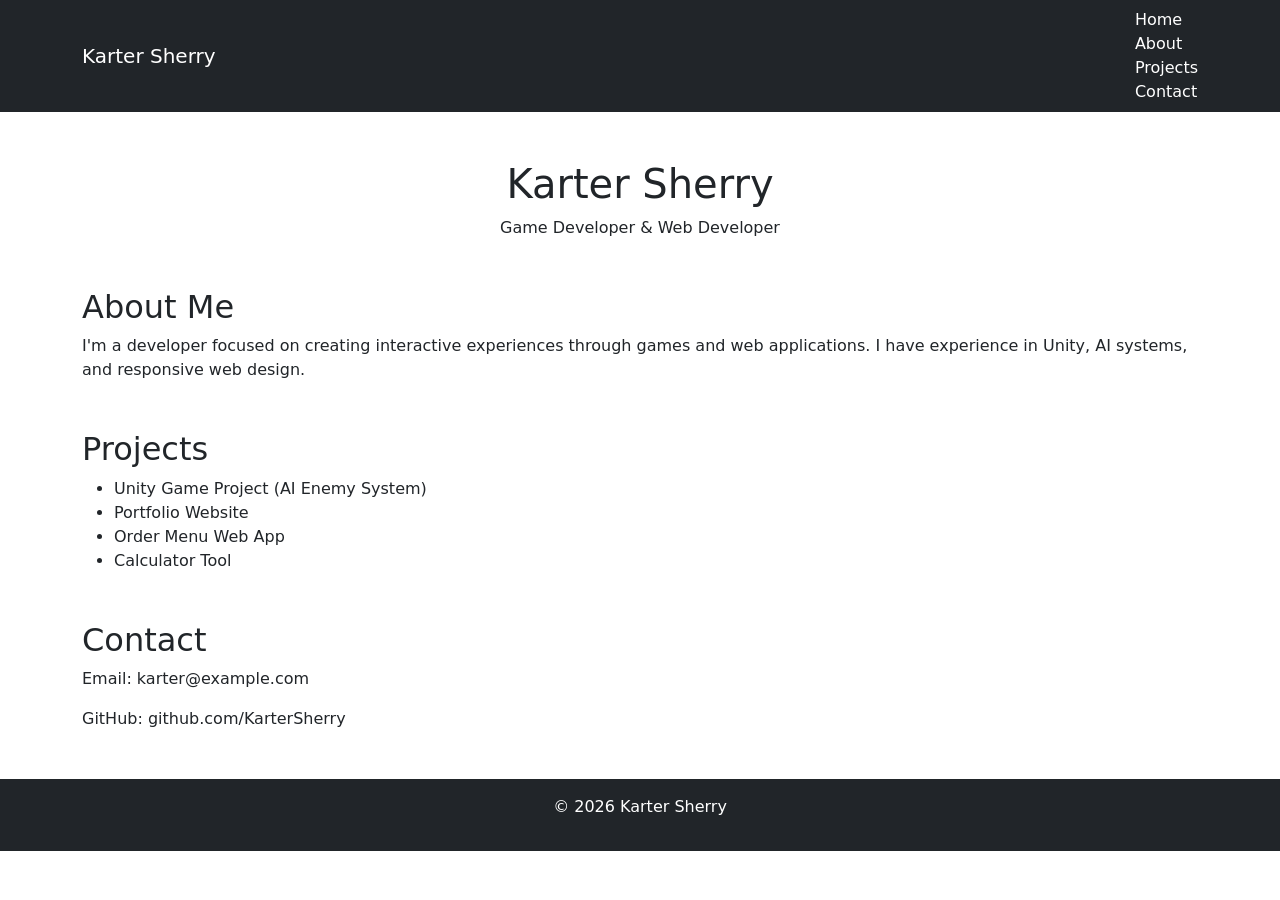
==== index.html @ fdfd50fd "Add files via upload" ====
<!DOCTYPE html>
<html lang="en">

<head>
    <meta charset="utf-8" />
    <meta name='viewport' content='width=device-width, initial-scale=1' />

    <title>Karter Sherry Portfolio</title>

    <!-- Bootstrap -->
    <link href="https://cdn.jsdelivr.net/npm/bootstrap@5.3.0/dist/css/bootstrap.min.css" rel="stylesheet">

    <link rel="stylesheet" href="styles.css">
</head>

<body>

    <!-- NAVBAR -->
    <nav class="navbar navbar-expand-lg navbar-dark bg-dark">
        <div class="container">
            <a class="navbar-brand" href="#">Karter Sherry</a>

            <div>
                <a class="nav-link text-white" href="#home">Home</a>
                <a class="nav-link text-white" href="#about">About</a>
                <a class="nav-link text-white" href="#projects">Projects</a>
                <a class="nav-link text-white" href="#contact">Contact</a>
            </div>
        </div>
    </nav>

    <!-- HOME -->
    <section id="home" class="container text-center mt-5">
        <h1>Karter Sherry</h1>
        <p>Game Developer & Web Developer</p>
    </section>

    <!-- ABOUT -->
    <section id="about" class="container mt-5">
        <h2>About Me</h2>
        <p>
            I'm a developer focused on creating interactive experiences through games and web applications.
            I have experience in Unity, AI systems, and responsive web design.
        </p>
    </section>

    <!-- PROJECTS -->
    <section id="projects" class="container mt-5">
        <h2>Projects</h2>

        <ul>
            <li>Unity Game Project (AI Enemy System)</li>
            <li>Portfolio Website</li>
            <li>Order Menu Web App</li>
            <li>Calculator Tool</li>
        </ul>
    </section>

    <!-- CONTACT -->
    <section id="contact" class="container mt-5 mb-5">
        <h2>Contact</h2>
        <p>Email: karter@example.com</p>
        <p>GitHub: github.com/KarterSherry</p>
    </section>

    <!-- FOOTER -->
    <footer class="bg-dark text-white text-center p-3">
        <p>© 2026 Karter Sherry</p>
    </footer>

    <script src="https://cdn.jsdelivr.net/npm/bootstrap@5.3.0/dist/js/bootstrap.bundle.min.js"></script>

</body>

</html>
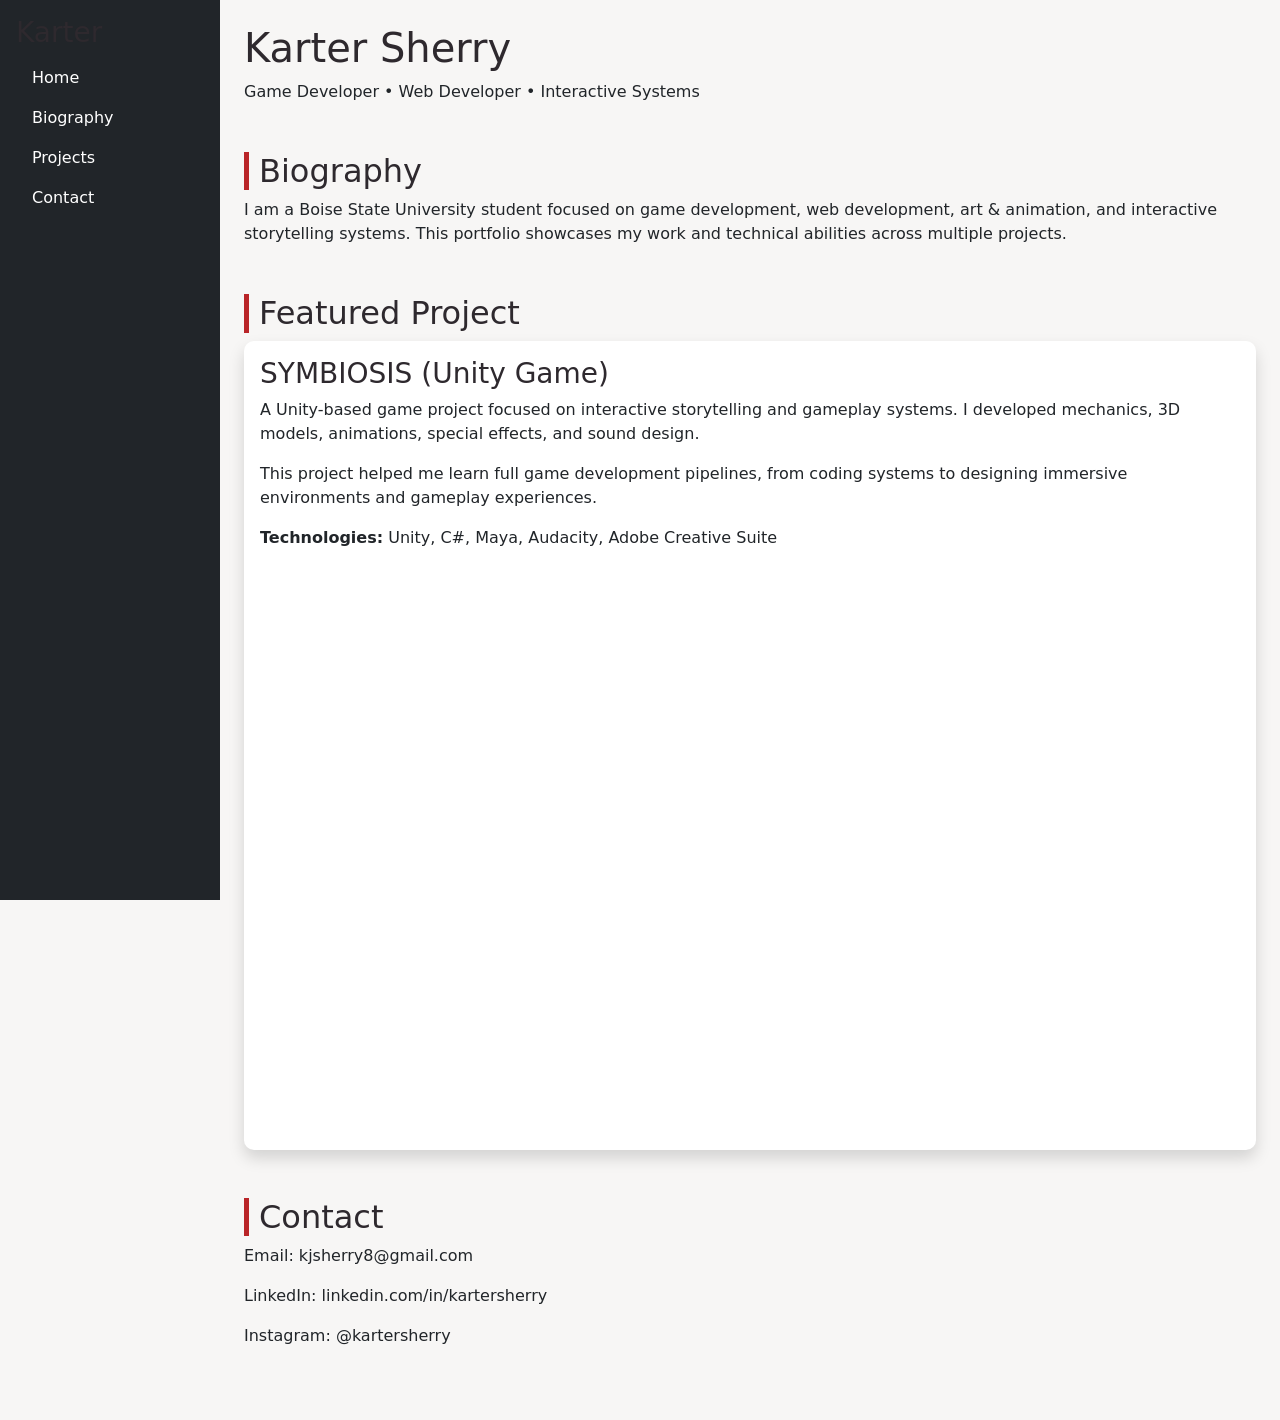
==== commit 9819c5cf: "Add files via upload" ====
--- a/index.html
+++ b/index.html
@@ -15,58 +15,75 @@
 
 <body>
 
-    <!-- NAVBAR -->
-    <nav class="navbar navbar-expand-lg navbar-dark bg-dark">
-        <div class="container">
-            <a class="navbar-brand" href="#">Karter Sherry</a>
+    <div class="d-flex">
 
-            <div>
-                <a class="nav-link text-white" href="#home">Home</a>
-                <a class="nav-link text-white" href="#about">About</a>
-                <a class="nav-link text-white" href="#projects">Projects</a>
-                <a class="nav-link text-white" href="#contact">Contact</a>
-            </div>
+        <!-- SIDEBAR -->
+        <nav class="sidebar bg-dark text-white p-3">
+            <h3>Karter</h3>
+            <ul class="nav flex-column">
+                <li><a href="#home" class="nav-link text-white">Home</a></li>
+                <li><a href="#about" class="nav-link text-white">Biography</a></li>
+                <li><a href="#projects" class="nav-link text-white">Projects</a></li>
+                <li><a href="#contact" class="nav-link text-white">Contact</a></li>
+            </ul>
+        </nav>
+
+        <!-- MAIN CONTENT -->
+        <div class="content p-4">
+
+            <!-- HOME -->
+            <section id="home" class="mb-5">
+                <h1>Karter Sherry</h1>
+                <p>Game Developer • Web Developer • Interactive Systems</p>
+            </section>
+
+            <!-- BIO -->
+            <section id="about" class="mb-5">
+                <h2>Biography</h2>
+                <p>
+                    I am a Boise State University student focused on game development, web development,
+                    art & animation, and interactive storytelling systems. This portfolio showcases my work
+                    and technical abilities across multiple projects.
+                </p>
+            </section>
+
+            <!-- PROJECT -->
+            <section id="projects" class="mb-5">
+                <h2>Featured Project</h2>
+
+                <div class="card p-3 shadow">
+                    <h3>SYMBIOSIS (Unity Game)</h3>
+
+                    <p>
+                        A Unity-based game project focused on interactive storytelling and gameplay systems.
+                        I developed mechanics, 3D models, animations, special effects, and sound design.
+                    </p>
+
+                    <p>
+                        This project helped me learn full game development pipelines, from coding systems
+                        to designing immersive environments and gameplay experiences.
+                    </p>
+
+                    <p><strong>Technologies:</strong> Unity, C#, Maya, Audacity, Adobe Creative Suite</p>
+
+                    <!-- VIDEO PLACEHOLDER -->
+                    <div class="ratio ratio-16x9 mt-3">
+                        <iframe src="https://www.youtube.com/watch?v=Jr3z-DVpZlA" allowfullscreen></iframe>
+                    </div>
+
+                </div>
+            </section>
+
+            <!-- CONTACT -->
+            <section id="contact" class="mb-5">
+                <h2>Contact</h2>
+                <p>Email: kjsherry8@gmail.com</p>
+                <p>LinkedIn: linkedin.com/in/kartersherry</p>
+                <p>Instagram: @kartersherry</p>
+            </section>
+
         </div>
-    </nav>
-
-    <!-- HOME -->
-    <section id="home" class="container text-center mt-5">
-        <h1>Karter Sherry</h1>
-        <p>Game Developer & Web Developer</p>
-    </section>
-
-    <!-- ABOUT -->
-    <section id="about" class="container mt-5">
-        <h2>About Me</h2>
-        <p>
-            I'm a developer focused on creating interactive experiences through games and web applications.
-            I have experience in Unity, AI systems, and responsive web design.
-        </p>
-    </section>
-
-    <!-- PROJECTS -->
-    <section id="projects" class="container mt-5">
-        <h2>Projects</h2>
-
-        <ul>
-            <li>Unity Game Project (AI Enemy System)</li>
-            <li>Portfolio Website</li>
-            <li>Order Menu Web App</li>
-            <li>Calculator Tool</li>
-        </ul>
-    </section>
-
-    <!-- CONTACT -->
-    <section id="contact" class="container mt-5 mb-5">
-        <h2>Contact</h2>
-        <p>Email: karter@example.com</p>
-        <p>GitHub: github.com/KarterSherry</p>
-    </section>
-
-    <!-- FOOTER -->
-    <footer class="bg-dark text-white text-center p-3">
-        <p>© 2026 Karter Sherry</p>
-    </footer>
+    </div>
 
     <script src="https://cdn.jsdelivr.net/npm/bootstrap@5.3.0/dist/js/bootstrap.bundle.min.js"></script>
 
--- a/styles.css
+++ b/styles.css
@@ -0,0 +1,41 @@
+body {
+    margin: 0;
+    background-color: #F7F6F5;
+}
+
+/* Sidebar */
+.sidebar {
+    width: 220px;
+    height: 100vh;
+    position: sticky;
+    top: 0;
+}
+
+/* Content */
+.content {
+    flex: 1;
+}
+
+/* Headings */
+h1,
+h2,
+h3 {
+    color: #2E292E;
+}
+
+/* Accent color */
+h2 {
+    border-left: 5px solid #B92528;
+    padding-left: 10px;
+}
+
+/* Cards */
+.card {
+    border: none;
+    border-radius: 10px;
+}
+
+/* Hover effects */
+.nav-link:hover {
+    color: #CF746C !important;
+}
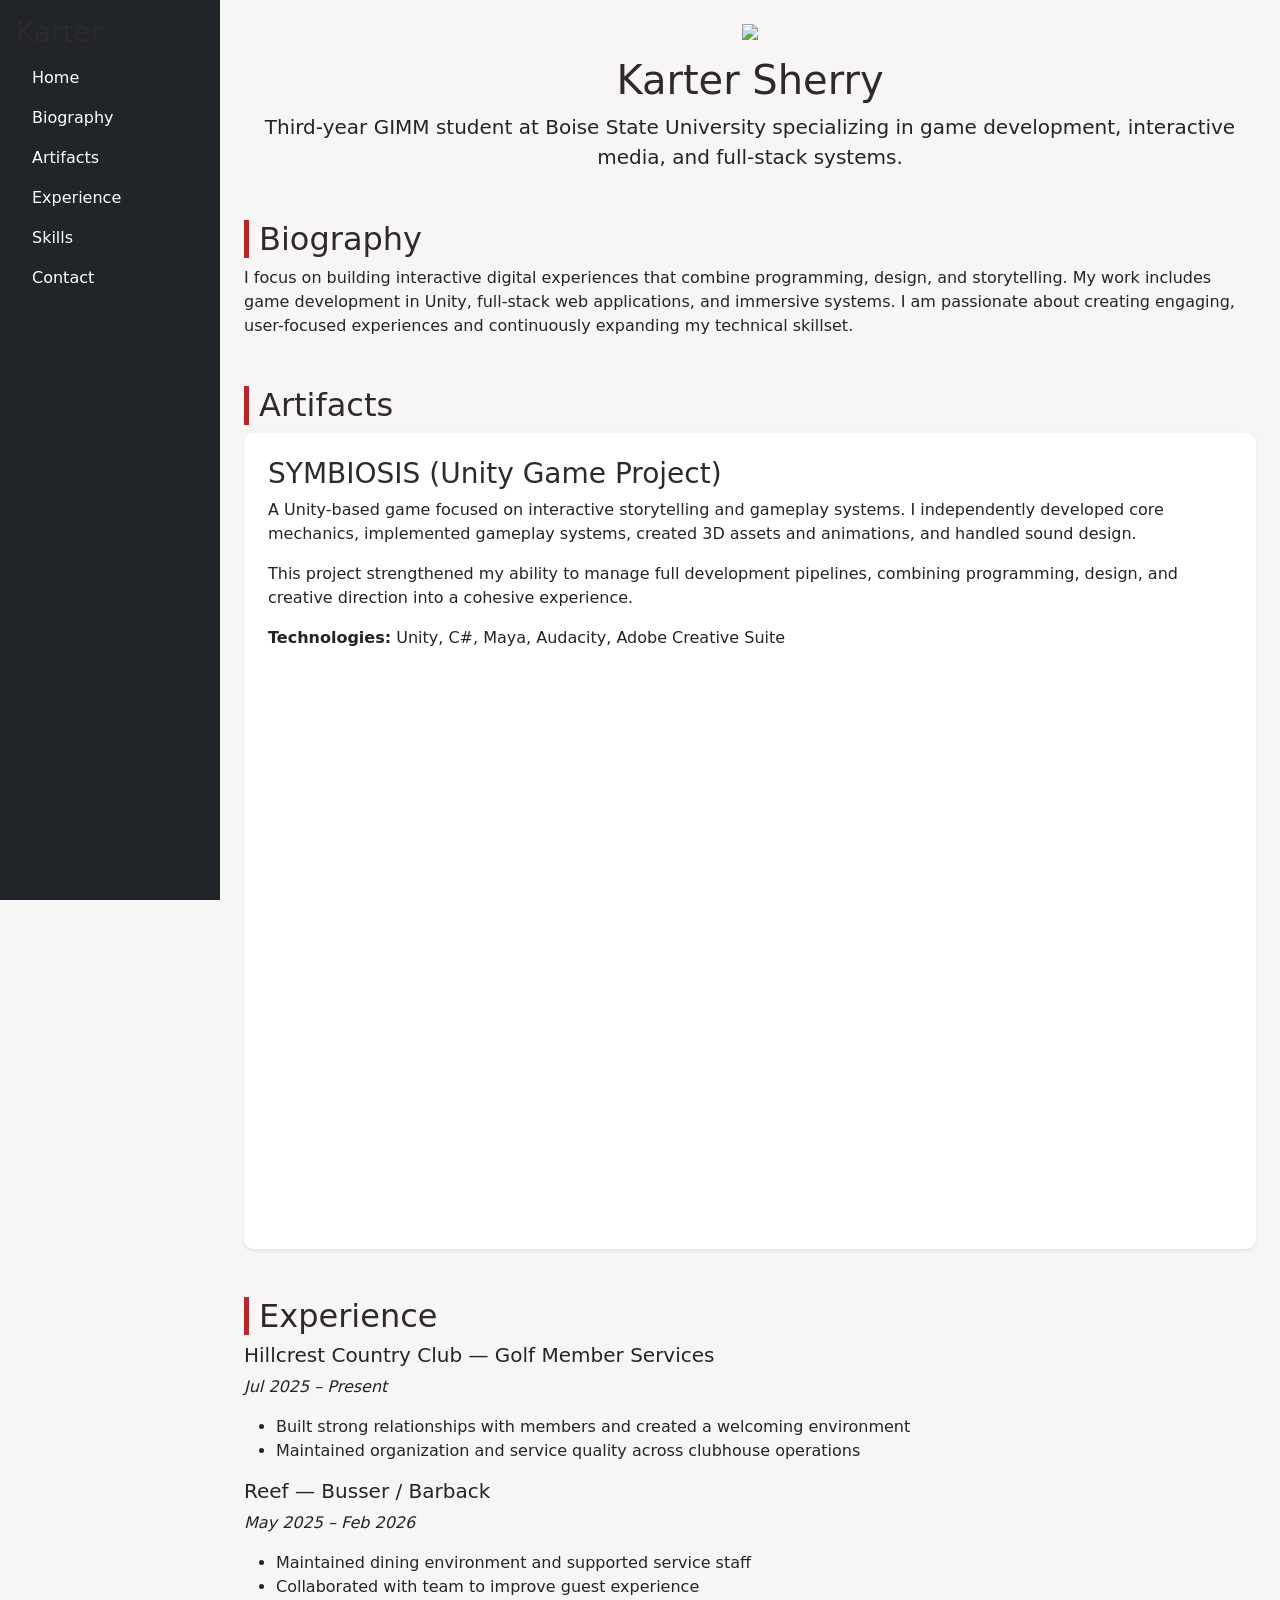
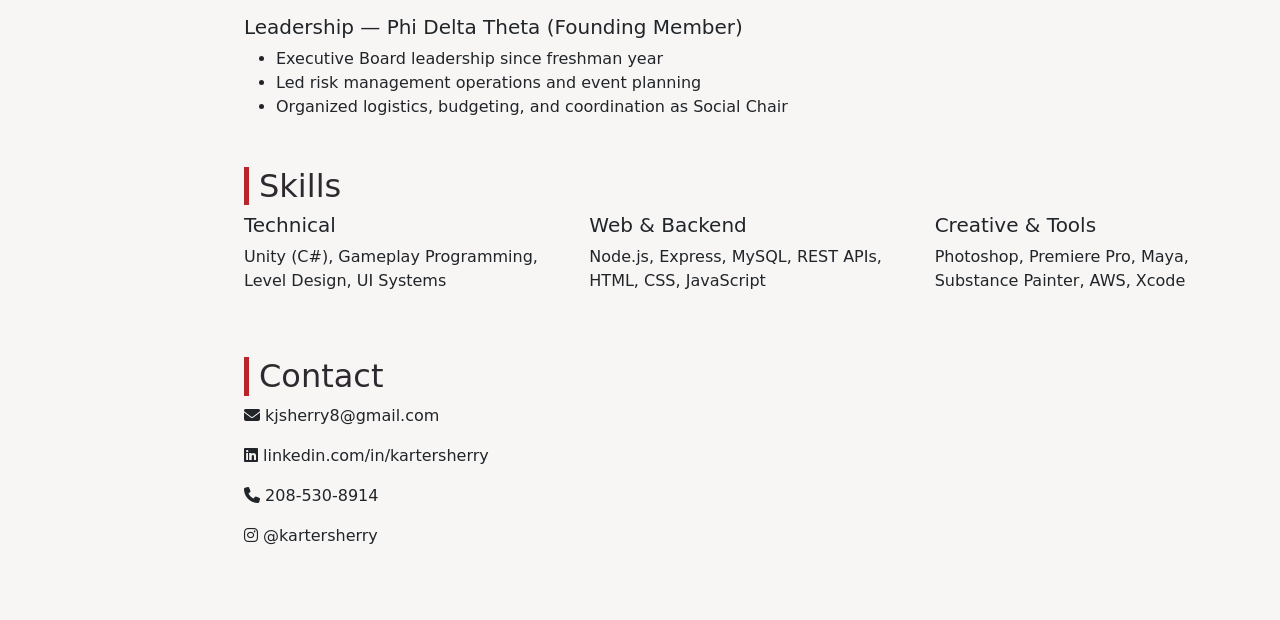
==== commit 7593a632: "Add files via upload" ====
--- a/index.html
+++ b/index.html
@@ -1,6 +1,5 @@
 <!DOCTYPE html>
 <html lang="en">
-
 <head>
     <meta charset="utf-8" />
     <meta name='viewport' content='width=device-width, initial-scale=1' />
@@ -10,83 +9,143 @@
     <!-- Bootstrap -->
     <link href="https://cdn.jsdelivr.net/npm/bootstrap@5.3.0/dist/css/bootstrap.min.css" rel="stylesheet">
 
+    <!-- Icons -->
+    <link href="https://cdnjs.cloudflare.com/ajax/libs/font-awesome/6.5.0/css/all.min.css" rel="stylesheet">
+
     <link rel="stylesheet" href="styles.css">
 </head>
 
 <body>
 
-    <div class="d-flex">
+<div class="d-flex">
 
-        <!-- SIDEBAR -->
-        <nav class="sidebar bg-dark text-white p-3">
-            <h3>Karter</h3>
-            <ul class="nav flex-column">
-                <li><a href="#home" class="nav-link text-white">Home</a></li>
-                <li><a href="#about" class="nav-link text-white">Biography</a></li>
-                <li><a href="#projects" class="nav-link text-white">Projects</a></li>
-                <li><a href="#contact" class="nav-link text-white">Contact</a></li>
+    <!-- SIDEBAR -->
+    <nav class="sidebar bg-dark text-white p-3">
+        <h3>Karter</h3>
+        <ul class="nav flex-column">
+            <li><a href="#home" class="nav-link text-white">Home</a></li>
+            <li><a href="#about" class="nav-link text-white">Biography</a></li>
+            <li><a href="#projects" class="nav-link text-white">Artifacts</a></li>
+            <li><a href="#experience" class="nav-link text-white">Experience</a></li>
+            <li><a href="#skills" class="nav-link text-white">Skills</a></li>
+            <li><a href="#contact" class="nav-link text-white">Contact</a></li>
+        </ul>
+    </nav>
+
+    <!-- CONTENT -->
+    <div class="content p-4">
+
+        <!-- HERO -->
+        <section id="home" class="mb-5 text-center">
+            <img src="yourphoto.jpg" class="profile-img mb-3">
+            <h1 class="text-center">Karter Sherry</h1>
+            <p class="lead">
+                Third-year GIMM student at Boise State University specializing in game development,
+                interactive media, and full-stack systems.
+            </p>
+        </section>
+
+        <!-- BIO -->
+        <section id="about" class="mb-5">
+            <h2>Biography</h2>
+            <p>
+                I focus on building interactive digital experiences that combine programming,
+                design, and storytelling. My work includes game development in Unity, full-stack
+                web applications, and immersive systems. I am passionate about creating engaging,
+                user-focused experiences and continuously expanding my technical skillset.
+            </p>
+        </section>
+
+        <!-- PROJECT -->
+        <section id="projects" class="mb-5">
+            <h2>Artifacts</h2>
+
+            <div class="card p-4 shadow-sm">
+                <h3>SYMBIOSIS (Unity Game Project)</h3>
+
+                <p>
+                    A Unity-based game focused on interactive storytelling and gameplay systems.
+                    I independently developed core mechanics, implemented gameplay systems,
+                    created 3D assets and animations, and handled sound design.
+                </p>
+
+                <p>
+                    This project strengthened my ability to manage full development pipelines,
+                    combining programming, design, and creative direction into a cohesive experience.
+                </p>
+
+                <p><strong>Technologies:</strong> Unity, C#, Maya, Audacity, Adobe Creative Suite</p>
+
+                <div class="ratio ratio-16x9 mt-3">
+                    <iframe src="https://www.youtube.com/embed/YOUR_VIDEO_ID" allowfullscreen></iframe>
+                </div>
+            </div>
+        </section>
+
+        <!-- EXPERIENCE -->
+        <section id="experience" class="mb-5">
+            <h2>Experience</h2>
+
+            <h5>Hillcrest Country Club — Golf Member Services</h5>
+            <p><em>Jul 2025 – Present</em></p>
+            <ul>
+                <li>Built strong relationships with members and created a welcoming environment</li>
+                <li>Maintained organization and service quality across clubhouse operations</li>
             </ul>
-        </nav>
 
-        <!-- MAIN CONTENT -->
-        <div class="content p-4">
+            <h5>Reef — Busser / Barback</h5>
+            <p><em>May 2025 – Feb 2026</em></p>
+            <ul>
+                <li>Maintained dining environment and supported service staff</li>
+                <li>Collaborated with team to improve guest experience</li>
+            </ul>
 
-            <!-- HOME -->
-            <section id="home" class="mb-5">
-                <h1>Karter Sherry</h1>
-                <p>Game Developer • Web Developer • Interactive Systems</p>
-            </section>
+            <h5>Leadership — Phi Delta Theta (Founding Member)</h5>
+            <ul>
+                <li>Executive Board leadership since freshman year</li>
+                <li>Led risk management operations and event planning</li>
+                <li>Organized logistics, budgeting, and coordination as Social Chair</li>
+            </ul>
+        </section>
 
-            <!-- BIO -->
-            <section id="about" class="mb-5">
-                <h2>Biography</h2>
-                <p>
-                    I am a Boise State University student focused on game development, web development,
-                    art & animation, and interactive storytelling systems. This portfolio showcases my work
-                    and technical abilities across multiple projects.
-                </p>
-            </section>
+        <!-- SKILLS -->
+        <section id="skills" class="mb-5">
+            <h2>Skills</h2>
 
-            <!-- PROJECT -->
-            <section id="projects" class="mb-5">
-                <h2>Featured Project</h2>
+            <div class="row">
 
-                <div class="card p-3 shadow">
-                    <h3>SYMBIOSIS (Unity Game)</h3>
+                <div class="col-md-4">
+                    <h5>Technical</h5>
+                    <p>Unity (C#), Gameplay Programming, Level Design, UI Systems</p>
+                </div>
 
-                    <p>
-                        A Unity-based game project focused on interactive storytelling and gameplay systems.
-                        I developed mechanics, 3D models, animations, special effects, and sound design.
-                    </p>
+                <div class="col-md-4">
+                    <h5>Web & Backend</h5>
+                    <p>Node.js, Express, MySQL, REST APIs, HTML, CSS, JavaScript</p>
+                </div>
 
-                    <p>
-                        This project helped me learn full game development pipelines, from coding systems
-                        to designing immersive environments and gameplay experiences.
-                    </p>
+                <div class="col-md-4">
+                    <h5>Creative & Tools</h5>
+                    <p>Photoshop, Premiere Pro, Maya, Substance Painter, AWS, Xcode</p>
+                </div>
 
-                    <p><strong>Technologies:</strong> Unity, C#, Maya, Audacity, Adobe Creative Suite</p>
+            </div>
+        </section>
 
-                    <!-- VIDEO PLACEHOLDER -->
-                    <div class="ratio ratio-16x9 mt-3">
-                        <iframe src="https://www.youtube.com/watch?v=Jr3z-DVpZlA" allowfullscreen></iframe>
-                    </div>
+        <!-- CONTACT -->
+        <section id="contact" class="mb-5">
+            <h2>Contact</h2>
 
-                </div>
-            </section>
+            <p><i class="fa-solid fa-envelope"></i> kjsherry8@gmail.com</p>
+            <p><i class="fa-brands fa-linkedin"></i> linkedin.com/in/kartersherry</p>
+            <p><i class="fa-solid fa-phone"></i> 208-530-8914</p>
+            <p><i class="fa-brands fa-instagram"></i> @kartersherry</p>
+        </section>
 
-            <!-- CONTACT -->
-            <section id="contact" class="mb-5">
-                <h2>Contact</h2>
-                <p>Email: kjsherry8@gmail.com</p>
-                <p>LinkedIn: linkedin.com/in/kartersherry</p>
-                <p>Instagram: @kartersherry</p>
-            </section>
+    </div>
+</div>
 
-        </div>
-    </div>
-
-    <script src="https://cdn.jsdelivr.net/npm/bootstrap@5.3.0/dist/js/bootstrap.bundle.min.js"></script>
+<script src="https://cdn.jsdelivr.net/npm/bootstrap@5.3.0/dist/js/bootstrap.bundle.min.js"></script>
 
 </body>
-
 </html>
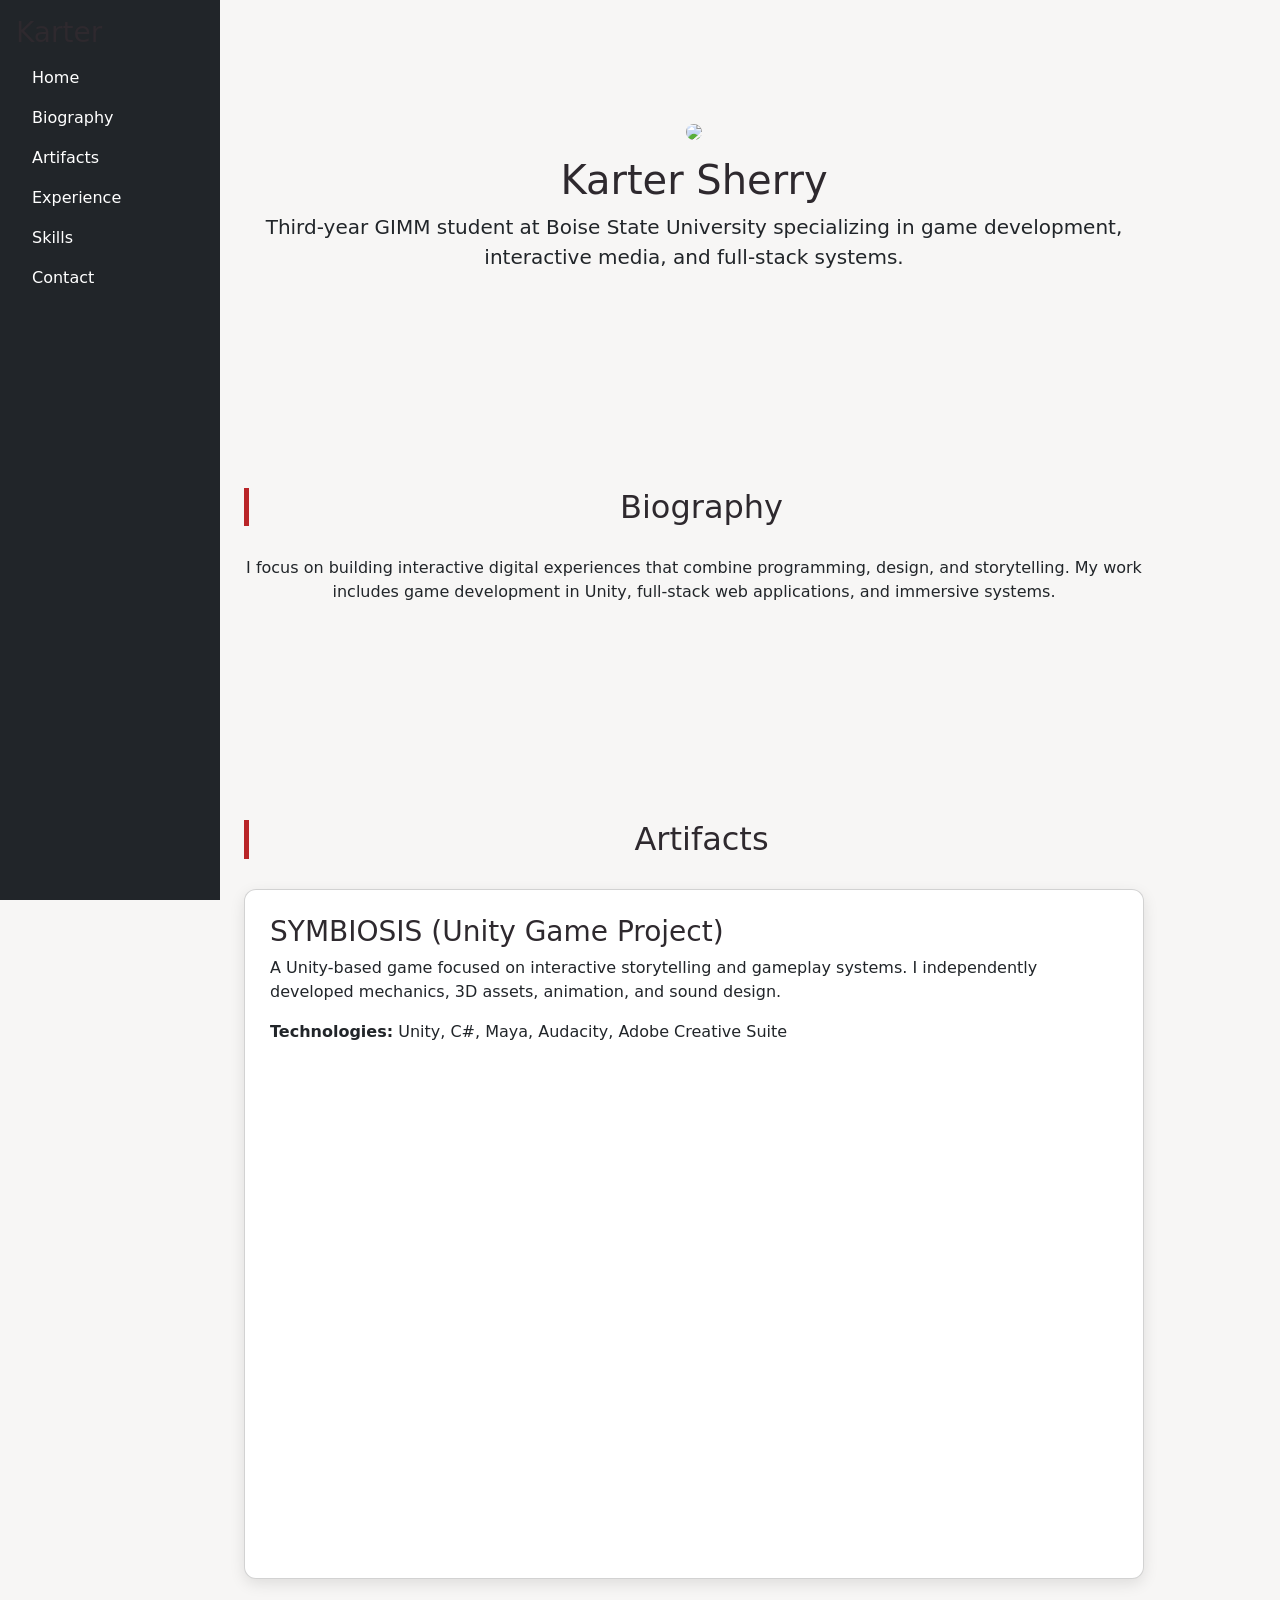
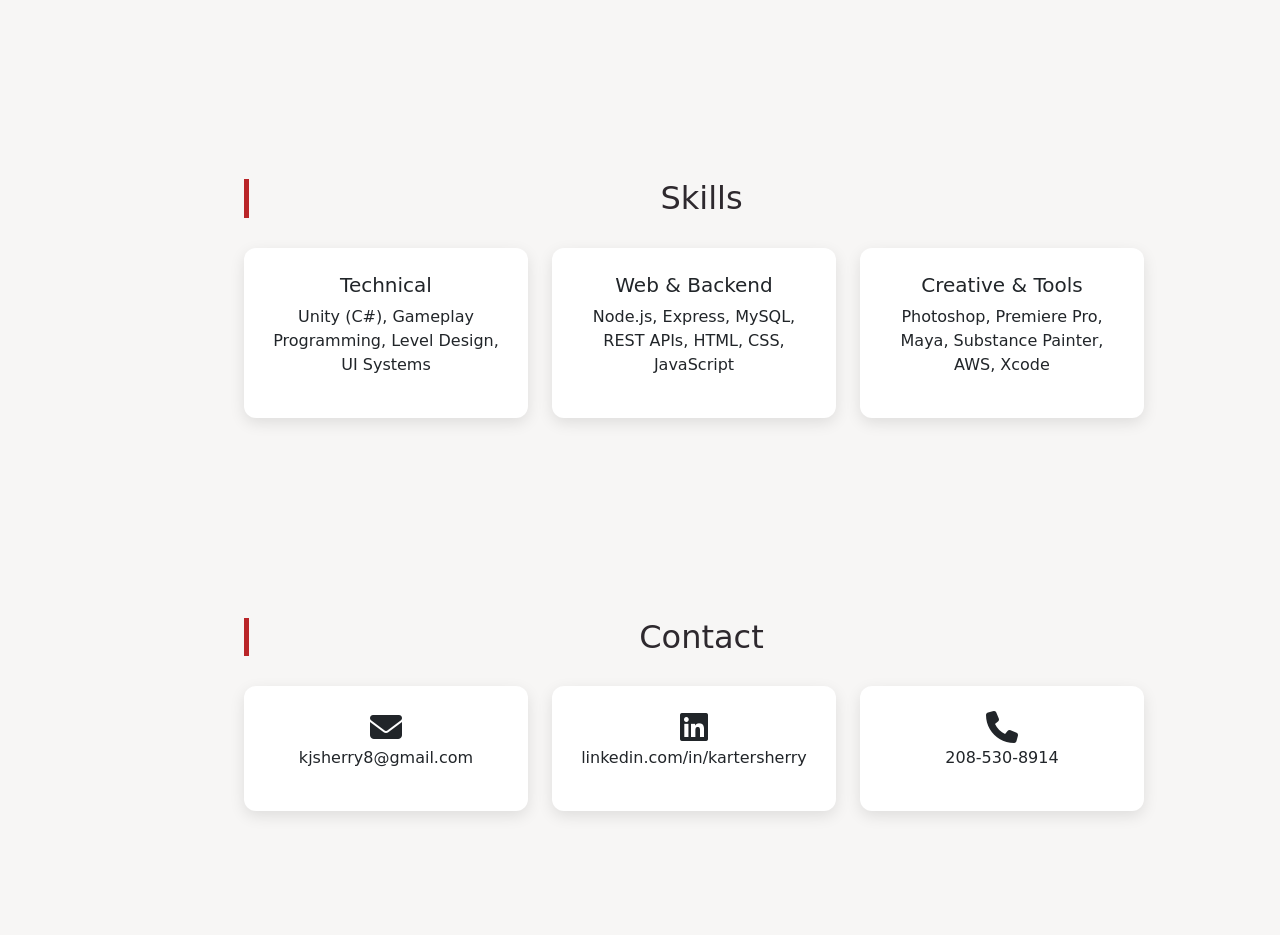
==== commit d9149d94: "Add files via upload" ====
--- a/index.html
+++ b/index.html
@@ -1,5 +1,6 @@
 <!DOCTYPE html>
 <html lang="en">
+
 <head>
     <meta charset="utf-8" />
     <meta name='viewport' content='width=device-width, initial-scale=1' />
@@ -17,135 +18,134 @@
 
 <body>
 
-<div class="d-flex">
+    <div class="d-flex">
 
-    <!-- SIDEBAR -->
-    <nav class="sidebar bg-dark text-white p-3">
-        <h3>Karter</h3>
-        <ul class="nav flex-column">
-            <li><a href="#home" class="nav-link text-white">Home</a></li>
-            <li><a href="#about" class="nav-link text-white">Biography</a></li>
-            <li><a href="#projects" class="nav-link text-white">Artifacts</a></li>
-            <li><a href="#experience" class="nav-link text-white">Experience</a></li>
-            <li><a href="#skills" class="nav-link text-white">Skills</a></li>
-            <li><a href="#contact" class="nav-link text-white">Contact</a></li>
-        </ul>
-    </nav>
+        <!-- SIDEBAR -->
+        <nav class="sidebar bg-dark text-white p-3">
+            <h3>Karter</h3>
+            <ul class="nav flex-column">
+                <li><a href="#home" class="nav-link text-white">Home</a></li>
+                <li><a href="#about" class="nav-link text-white">Biography</a></li>
+                <li><a href="#projects" class="nav-link text-white">Artifacts</a></li>
+                <li><a href="#experience" class="nav-link text-white">Experience</a></li>
+                <li><a href="#skills" class="nav-link text-white">Skills</a></li>
+                <li><a href="#contact" class="nav-link text-white">Contact</a></li>
+            </ul>
+        </nav>
 
-    <!-- CONTENT -->
-    <div class="content p-4">
+        <!-- CONTENT -->
+        <div class="content p-4">
 
-        <!-- HERO -->
-        <section id="home" class="mb-5 text-center">
-            <img src="yourphoto.jpg" class="profile-img mb-3">
-            <h1 class="text-center">Karter Sherry</h1>
-            <p class="lead">
-                Third-year GIMM student at Boise State University specializing in game development,
-                interactive media, and full-stack systems.
-            </p>
-        </section>
+            <section id="home" class="section text-center">
+                <div class="section-box">
+                    <img src="yourphoto.jpg" class="profile-img mb-3">
+                    <h1>Karter Sherry</h1>
+                    <p class="lead">
+                        Third-year GIMM student at Boise State University specializing in game development,
+                        interactive media, and full-stack systems.
+                    </p>
+                </div>
+            </section>
 
-        <!-- BIO -->
-        <section id="about" class="mb-5">
-            <h2>Biography</h2>
-            <p>
-                I focus on building interactive digital experiences that combine programming,
-                design, and storytelling. My work includes game development in Unity, full-stack
-                web applications, and immersive systems. I am passionate about creating engaging,
-                user-focused experiences and continuously expanding my technical skillset.
-            </p>
-        </section>
+            <section id="about" class="section">
+                <div class="section-box text-center">
+                    <h2>Biography</h2>
+                    <p>
+                        I focus on building interactive digital experiences that combine programming,
+                        design, and storytelling. My work includes game development in Unity, full-stack
+                        web applications, and immersive systems.
+                    </p>
+                </div>
+            </section>
 
-        <!-- PROJECT -->
-        <section id="projects" class="mb-5">
-            <h2>Artifacts</h2>
+            <section id="projects" class="section">
+                <div class="section-box">
+                    <h2 class="text-center">Artifacts</h2>
 
-            <div class="card p-4 shadow-sm">
-                <h3>SYMBIOSIS (Unity Game Project)</h3>
+                    <div class="card custom-card">
+                        <h3>SYMBIOSIS (Unity Game Project)</h3>
 
-                <p>
-                    A Unity-based game focused on interactive storytelling and gameplay systems.
-                    I independently developed core mechanics, implemented gameplay systems,
-                    created 3D assets and animations, and handled sound design.
-                </p>
+                        <p>
+                            A Unity-based game focused on interactive storytelling and gameplay systems.
+                            I independently developed mechanics, 3D assets, animation, and sound design.
+                        </p>
 
-                <p>
-                    This project strengthened my ability to manage full development pipelines,
-                    combining programming, design, and creative direction into a cohesive experience.
-                </p>
+                        <p><strong>Technologies:</strong> Unity, C#, Maya, Audacity, Adobe Creative Suite</p>
 
-                <p><strong>Technologies:</strong> Unity, C#, Maya, Audacity, Adobe Creative Suite</p>
+                        <div class="ratio ratio-16x9 mt-3">
+                            <iframe src="https://www.youtube.com/embed/YOUR_VIDEO_ID" allowfullscreen></iframe>
+                        </div>
+                    </div>
+                </div>
+            </section>
 
-                <div class="ratio ratio-16x9 mt-3">
-                    <iframe src="https://www.youtube.com/embed/YOUR_VIDEO_ID" allowfullscreen></iframe>
+            <section id="skills" class="section">
+                <div class="section-box">
+                    <h2 class="text-center">Skills</h2>
+
+                    <div class="row g-4">
+
+                        <div class="col-md-4">
+                            <div class="custom-card text-center">
+                                <h5>Technical</h5>
+                                <p>Unity (C#), Gameplay Programming, Level Design, UI Systems</p>
+                            </div>
+                        </div>
+
+                        <div class="col-md-4">
+                            <div class="custom-card text-center">
+                                <h5>Web & Backend</h5>
+                                <p>Node.js, Express, MySQL, REST APIs, HTML, CSS, JavaScript</p>
+                            </div>
+                        </div>
+
+                        <div class="col-md-4">
+                            <div class="custom-card text-center">
+                                <h5>Creative & Tools</h5>
+                                <p>Photoshop, Premiere Pro, Maya, Substance Painter, AWS, Xcode</p>
+                            </div>
+                        </div>
+
+                    </div>
                 </div>
-            </div>
-        </section>
+            </section>
 
-        <!-- EXPERIENCE -->
-        <section id="experience" class="mb-5">
-            <h2>Experience</h2>
+            <section id="contact" class="section">
+                <div class="section-box">
+                    <h2 class="text-center">Contact</h2>
 
-            <h5>Hillcrest Country Club — Golf Member Services</h5>
-            <p><em>Jul 2025 – Present</em></p>
-            <ul>
-                <li>Built strong relationships with members and created a welcoming environment</li>
-                <li>Maintained organization and service quality across clubhouse operations</li>
-            </ul>
+                    <div class="row text-center g-4">
 
-            <h5>Reef — Busser / Barback</h5>
-            <p><em>May 2025 – Feb 2026</em></p>
-            <ul>
-                <li>Maintained dining environment and supported service staff</li>
-                <li>Collaborated with team to improve guest experience</li>
-            </ul>
+                        <div class="col-md-4">
+                            <div class="custom-card">
+                                <i class="fa-solid fa-envelope fa-2x"></i>
+                                <p>kjsherry8@gmail.com</p>
+                            </div>
+                        </div>
 
-            <h5>Leadership — Phi Delta Theta (Founding Member)</h5>
-            <ul>
-                <li>Executive Board leadership since freshman year</li>
-                <li>Led risk management operations and event planning</li>
-                <li>Organized logistics, budgeting, and coordination as Social Chair</li>
-            </ul>
-        </section>
+                        <div class="col-md-4">
+                            <div class="custom-card">
+                                <i class="fa-brands fa-linkedin fa-2x"></i>
+                                <p>linkedin.com/in/kartersherry</p>
+                            </div>
+                        </div>
 
-        <!-- SKILLS -->
-        <section id="skills" class="mb-5">
-            <h2>Skills</h2>
+                        <div class="col-md-4">
+                            <div class="custom-card">
+                                <i class="fa-solid fa-phone fa-2x"></i>
+                                <p>208-530-8914</p>
+                            </div>
+                        </div>
 
-            <div class="row">
+                    </div>
+                </div>
+            </section>
 
-                <div class="col-md-4">
-                    <h5>Technical</h5>
-                    <p>Unity (C#), Gameplay Programming, Level Design, UI Systems</p>
-                </div>
+        </div>
+    </div>
 
-                <div class="col-md-4">
-                    <h5>Web & Backend</h5>
-                    <p>Node.js, Express, MySQL, REST APIs, HTML, CSS, JavaScript</p>
-                </div>
-
-                <div class="col-md-4">
-                    <h5>Creative & Tools</h5>
-                    <p>Photoshop, Premiere Pro, Maya, Substance Painter, AWS, Xcode</p>
-                </div>
-
-            </div>
-        </section>
-
-        <!-- CONTACT -->
-        <section id="contact" class="mb-5">
-            <h2>Contact</h2>
-
-            <p><i class="fa-solid fa-envelope"></i> kjsherry8@gmail.com</p>
-            <p><i class="fa-brands fa-linkedin"></i> linkedin.com/in/kartersherry</p>
-            <p><i class="fa-solid fa-phone"></i> 208-530-8914</p>
-            <p><i class="fa-brands fa-instagram"></i> @kartersherry</p>
-        </section>
-
-    </div>
-</div>
-
-<script src="https://cdn.jsdelivr.net/npm/bootstrap@5.3.0/dist/js/bootstrap.bundle.min.js"></script>
+    <script src="https://cdn.jsdelivr.net/npm/bootstrap@5.3.0/dist/js/bootstrap.bundle.min.js"></script>
 
 </body>
+
 </html>
--- a/styles.css
+++ b/styles.css
@@ -1,5 +1,46 @@
+/* Layout spacing */
+.section {
+    padding: 100px 0;
+}
+
+/* Main content box */
+.section-box {
+    max-width: 900px;
+    margin: 0 auto;
+}
+
+/* Cards */
+.custom-card {
+    background: white;
+    padding: 25px;
+    border-radius: 12px;
+    box-shadow: 0 5px 15px rgba(0,0,0,0.1);
+    transition: transform 0.2s ease;
+}
+
+.custom-card:hover {
+    transform: translateY(-5px);
+}
+
+/* Profile image */
+.profile-img {
+    width: 150px;
+    border-radius: 50%;
+}
+
+/* Headings */
+h1, h2, h3 {
+    color: #2E292E;
+}
+
+h2 {
+    margin-bottom: 30px;
+    border-left: 5px solid #B92528;
+    padding-left: 10px;
+}
+
+/* Background */
 body {
-    margin: 0;
     background-color: #F7F6F5;
 }
 
@@ -11,31 +52,7 @@
     top: 0;
 }
 
-/* Content */
-.content {
-    flex: 1;
-}
-
-/* Headings */
-h1,
-h2,
-h3 {
-    color: #2E292E;
-}
-
-/* Accent color */
-h2 {
-    border-left: 5px solid #B92528;
-    padding-left: 10px;
-}
-
-/* Cards */
-.card {
-    border: none;
-    border-radius: 10px;
-}
-
-/* Hover effects */
+/* Hover nav */
 .nav-link:hover {
     color: #CF746C !important;
 }
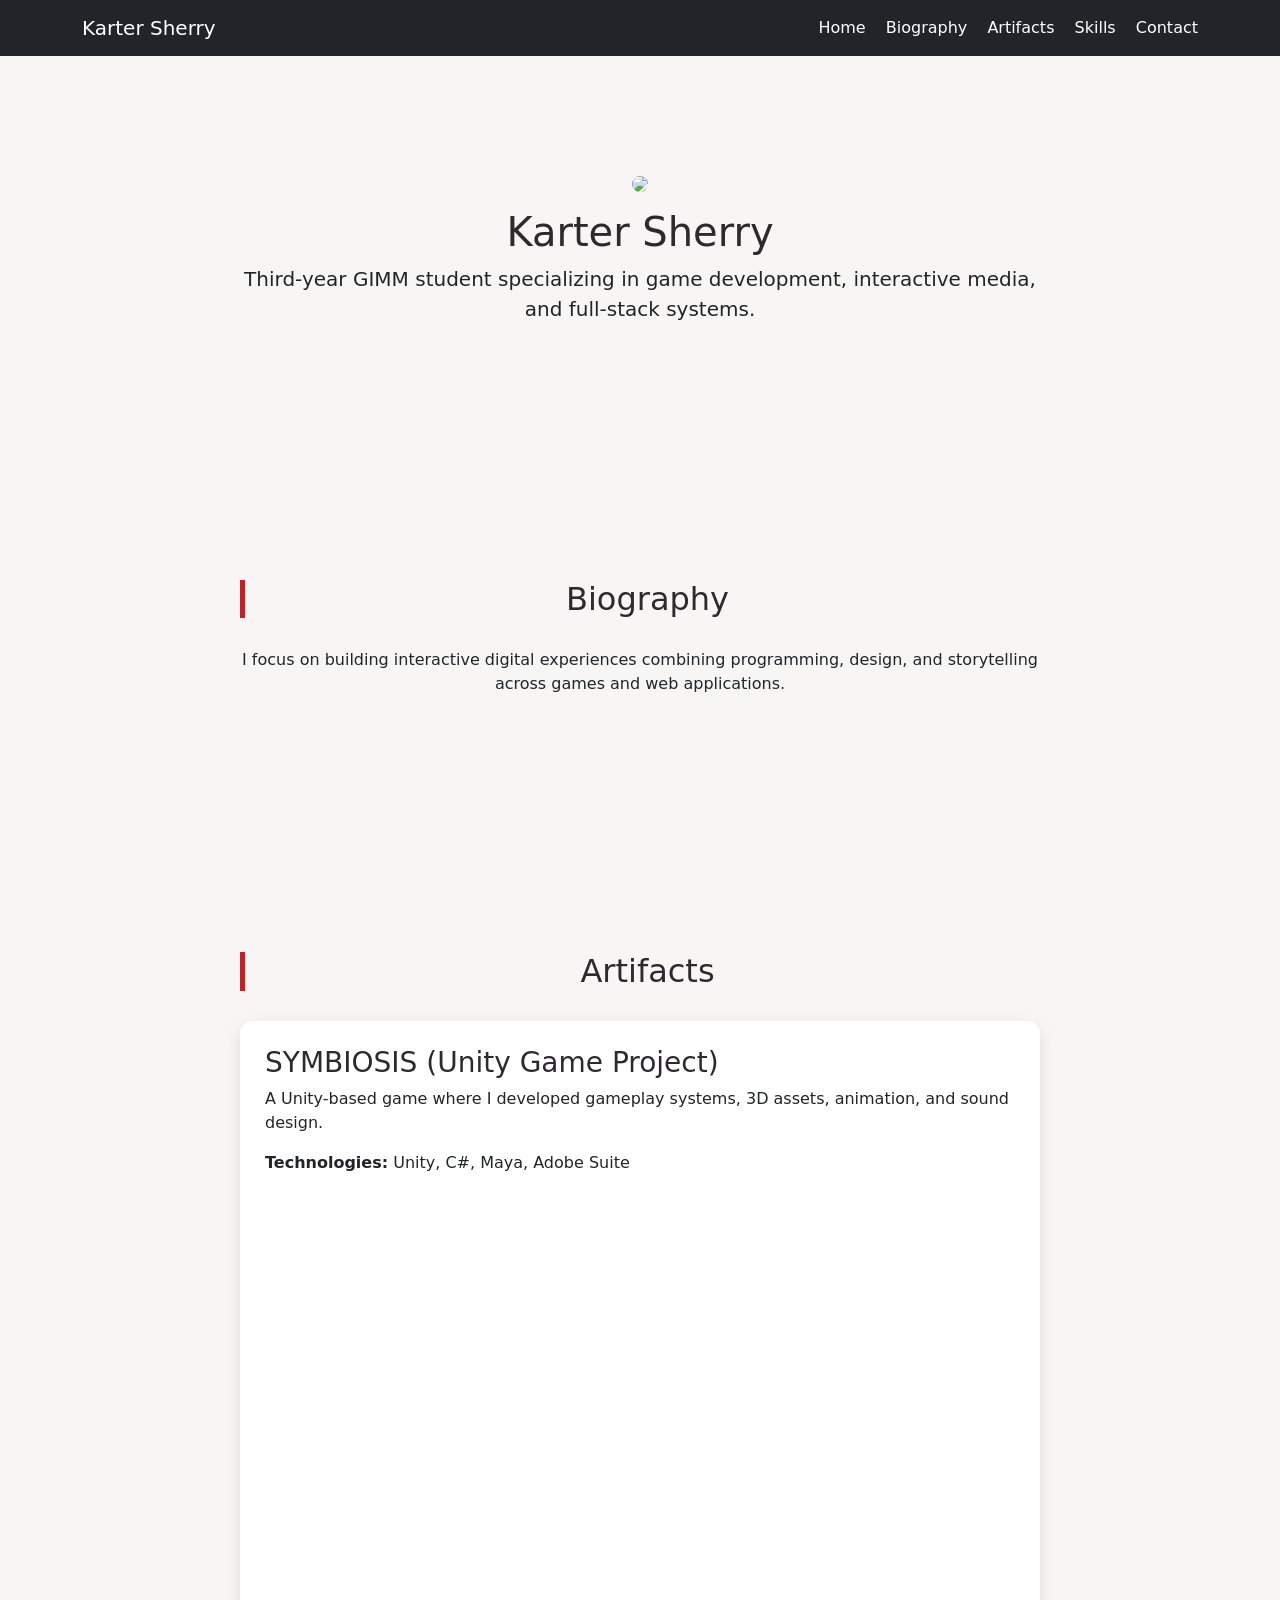
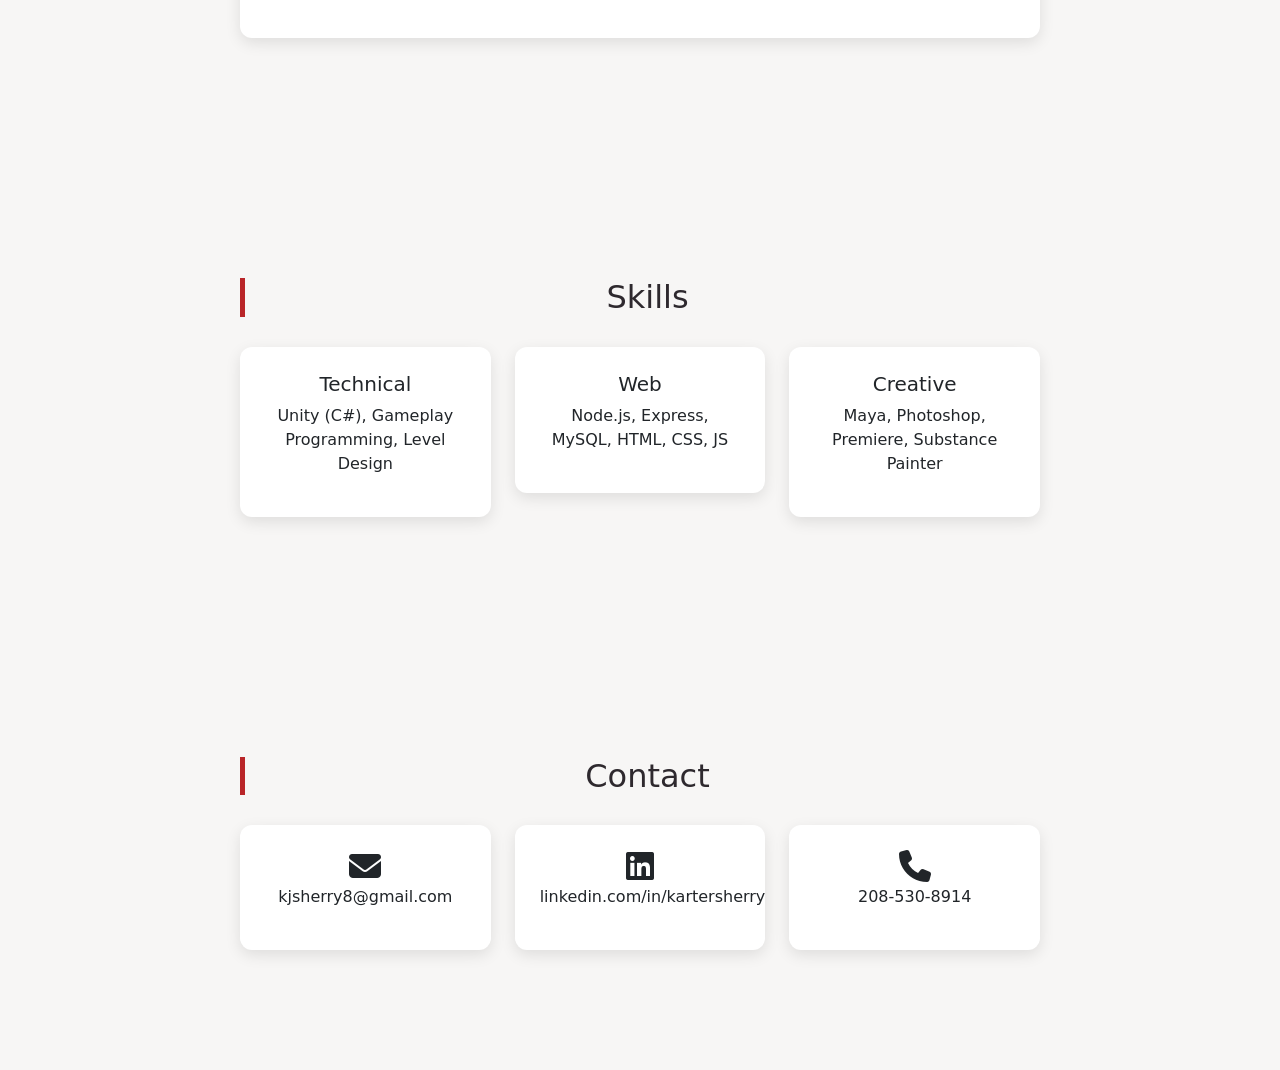
==== commit cbb49dc3: "Add files via upload" ====
--- a/index.html
+++ b/index.html
@@ -18,133 +18,134 @@
 
 <body>
 
-    <div class="d-flex">
+    <!-- TOP NAVBAR -->
+    <nav class="navbar navbar-expand-lg navbar-dark bg-dark sticky-top">
+        <div class="container">
+            <a class="navbar-brand" href="#">Karter Sherry</a>
 
-        <!-- SIDEBAR -->
-        <nav class="sidebar bg-dark text-white p-3">
-            <h3>Karter</h3>
-            <ul class="nav flex-column">
-                <li><a href="#home" class="nav-link text-white">Home</a></li>
-                <li><a href="#about" class="nav-link text-white">Biography</a></li>
-                <li><a href="#projects" class="nav-link text-white">Artifacts</a></li>
-                <li><a href="#experience" class="nav-link text-white">Experience</a></li>
-                <li><a href="#skills" class="nav-link text-white">Skills</a></li>
-                <li><a href="#contact" class="nav-link text-white">Contact</a></li>
-            </ul>
-        </nav>
+            <div class="ms-auto">
+                <a class="nav-link d-inline text-white" href="#home">Home</a>
+                <a class="nav-link d-inline text-white" href="#about">Biography</a>
+                <a class="nav-link d-inline text-white" href="#projects">Artifacts</a>
+                <a class="nav-link d-inline text-white" href="#skills">Skills</a>
+                <a class="nav-link d-inline text-white" href="#contact">Contact</a>
+            </div>
+        </div>
+    </nav>
 
-        <!-- CONTENT -->
-        <div class="content p-4">
+    <!-- MAIN CONTENT -->
+    <div class="container-fluid">
 
-            <section id="home" class="section text-center">
-                <div class="section-box">
-                    <img src="yourphoto.jpg" class="profile-img mb-3">
-                    <h1>Karter Sherry</h1>
-                    <p class="lead">
-                        Third-year GIMM student at Boise State University specializing in game development,
-                        interactive media, and full-stack systems.
+        <!-- HERO -->
+        <section id="home" class="section text-center">
+            <div class="section-box">
+                <img src="yourphoto.jpg" class="profile-img mb-3">
+                <h1>Karter Sherry</h1>
+                <p class="lead">
+                    Third-year GIMM student specializing in game development,
+                    interactive media, and full-stack systems.
+                </p>
+            </div>
+        </section>
+
+        <!-- BIO -->
+        <section id="about" class="section">
+            <div class="section-box text-center">
+                <h2>Biography</h2>
+                <p>
+                    I focus on building interactive digital experiences combining programming,
+                    design, and storytelling across games and web applications.
+                </p>
+            </div>
+        </section>
+
+        <!-- PROJECTS -->
+        <section id="projects" class="section">
+            <div class="section-box">
+                <h2 class="text-center">Artifacts</h2>
+
+                <div class="custom-card">
+                    <h3>SYMBIOSIS (Unity Game Project)</h3>
+
+                    <p>
+                        A Unity-based game where I developed gameplay systems, 3D assets,
+                        animation, and sound design.
                     </p>
+
+                    <p><strong>Technologies:</strong> Unity, C#, Maya, Adobe Suite</p>
+
+                    <div class="ratio ratio-16x9 mt-3">
+                        <iframe src="https://www.youtube.com/embed/YOUR_VIDEO_ID" allowfullscreen></iframe>
+                    </div>
                 </div>
-            </section>
+            </div>
+        </section>
 
-            <section id="about" class="section">
-                <div class="section-box text-center">
-                    <h2>Biography</h2>
-                    <p>
-                        I focus on building interactive digital experiences that combine programming,
-                        design, and storytelling. My work includes game development in Unity, full-stack
-                        web applications, and immersive systems.
-                    </p>
-                </div>
-            </section>
+        <!-- SKILLS -->
+        <section id="skills" class="section">
+            <div class="section-box">
+                <h2 class="text-center">Skills</h2>
 
-            <section id="projects" class="section">
-                <div class="section-box">
-                    <h2 class="text-center">Artifacts</h2>
+                <div class="row g-4">
 
-                    <div class="card custom-card">
-                        <h3>SYMBIOSIS (Unity Game Project)</h3>
-
-                        <p>
-                            A Unity-based game focused on interactive storytelling and gameplay systems.
-                            I independently developed mechanics, 3D assets, animation, and sound design.
-                        </p>
-
-                        <p><strong>Technologies:</strong> Unity, C#, Maya, Audacity, Adobe Creative Suite</p>
-
-                        <div class="ratio ratio-16x9 mt-3">
-                            <iframe src="https://www.youtube.com/embed/YOUR_VIDEO_ID" allowfullscreen></iframe>
+                    <div class="col-md-4">
+                        <div class="custom-card text-center">
+                            <h5>Technical</h5>
+                            <p>Unity (C#), Gameplay Programming, Level Design</p>
                         </div>
                     </div>
+
+                    <div class="col-md-4">
+                        <div class="custom-card text-center">
+                            <h5>Web</h5>
+                            <p>Node.js, Express, MySQL, HTML, CSS, JS</p>
+                        </div>
+                    </div>
+
+                    <div class="col-md-4">
+                        <div class="custom-card text-center">
+                            <h5>Creative</h5>
+                            <p>Maya, Photoshop, Premiere, Substance Painter</p>
+                        </div>
+                    </div>
+
                 </div>
-            </section>
+            </div>
+        </section>
 
-            <section id="skills" class="section">
-                <div class="section-box">
-                    <h2 class="text-center">Skills</h2>
+        <!-- CONTACT -->
+        <section id="contact" class="section">
+            <div class="section-box">
+                <h2 class="text-center">Contact</h2>
 
-                    <div class="row g-4">
+                <div class="row text-center g-4">
 
-                        <div class="col-md-4">
-                            <div class="custom-card text-center">
-                                <h5>Technical</h5>
-                                <p>Unity (C#), Gameplay Programming, Level Design, UI Systems</p>
-                            </div>
+                    <div class="col-md-4">
+                        <div class="custom-card">
+                            <i class="fa-solid fa-envelope fa-2x"></i>
+                            <p>kjsherry8@gmail.com</p>
                         </div>
+                    </div>
 
-                        <div class="col-md-4">
-                            <div class="custom-card text-center">
-                                <h5>Web & Backend</h5>
-                                <p>Node.js, Express, MySQL, REST APIs, HTML, CSS, JavaScript</p>
-                            </div>
+                    <div class="col-md-4">
+                        <div class="custom-card">
+                            <i class="fa-brands fa-linkedin fa-2x"></i>
+                            <p>linkedin.com/in/kartersherry</p>
                         </div>
+                    </div>
 
-                        <div class="col-md-4">
-                            <div class="custom-card text-center">
-                                <h5>Creative & Tools</h5>
-                                <p>Photoshop, Premiere Pro, Maya, Substance Painter, AWS, Xcode</p>
-                            </div>
+                    <div class="col-md-4">
+                        <div class="custom-card">
+                            <i class="fa-solid fa-phone fa-2x"></i>
+                            <p>208-530-8914</p>
                         </div>
+                    </div>
 
-                    </div>
                 </div>
-            </section>
+            </div>
+        </section>
 
-            <section id="contact" class="section">
-                <div class="section-box">
-                    <h2 class="text-center">Contact</h2>
-
-                    <div class="row text-center g-4">
-
-                        <div class="col-md-4">
-                            <div class="custom-card">
-                                <i class="fa-solid fa-envelope fa-2x"></i>
-                                <p>kjsherry8@gmail.com</p>
-                            </div>
-                        </div>
-
-                        <div class="col-md-4">
-                            <div class="custom-card">
-                                <i class="fa-brands fa-linkedin fa-2x"></i>
-                                <p>linkedin.com/in/kartersherry</p>
-                            </div>
-                        </div>
-
-                        <div class="col-md-4">
-                            <div class="custom-card">
-                                <i class="fa-solid fa-phone fa-2x"></i>
-                                <p>208-530-8914</p>
-                            </div>
-                        </div>
-
-                    </div>
-                </div>
-            </section>
-
-        </div>
     </div>
-
-    <script src="https://cdn.jsdelivr.net/npm/bootstrap@5.3.0/dist/js/bootstrap.bundle.min.js"></script>
 
 </body>
 
--- a/styles.css
+++ b/styles.css
@@ -1,11 +1,11 @@
-/* Layout spacing */
+/* More breathing room */
 .section {
-    padding: 100px 0;
+    padding: 120px 0;
 }
 
-/* Main content box */
+/* Center everything properly */
 .section-box {
-    max-width: 900px;
+    max-width: 800px;
     margin: 0 auto;
 }
 
@@ -55,4 +55,9 @@
 /* Hover nav */
 .nav-link:hover {
     color: #CF746C !important;
+}
+
+/* Navbar spacing */
+.nav-link {
+    margin-left: 15px;
 }
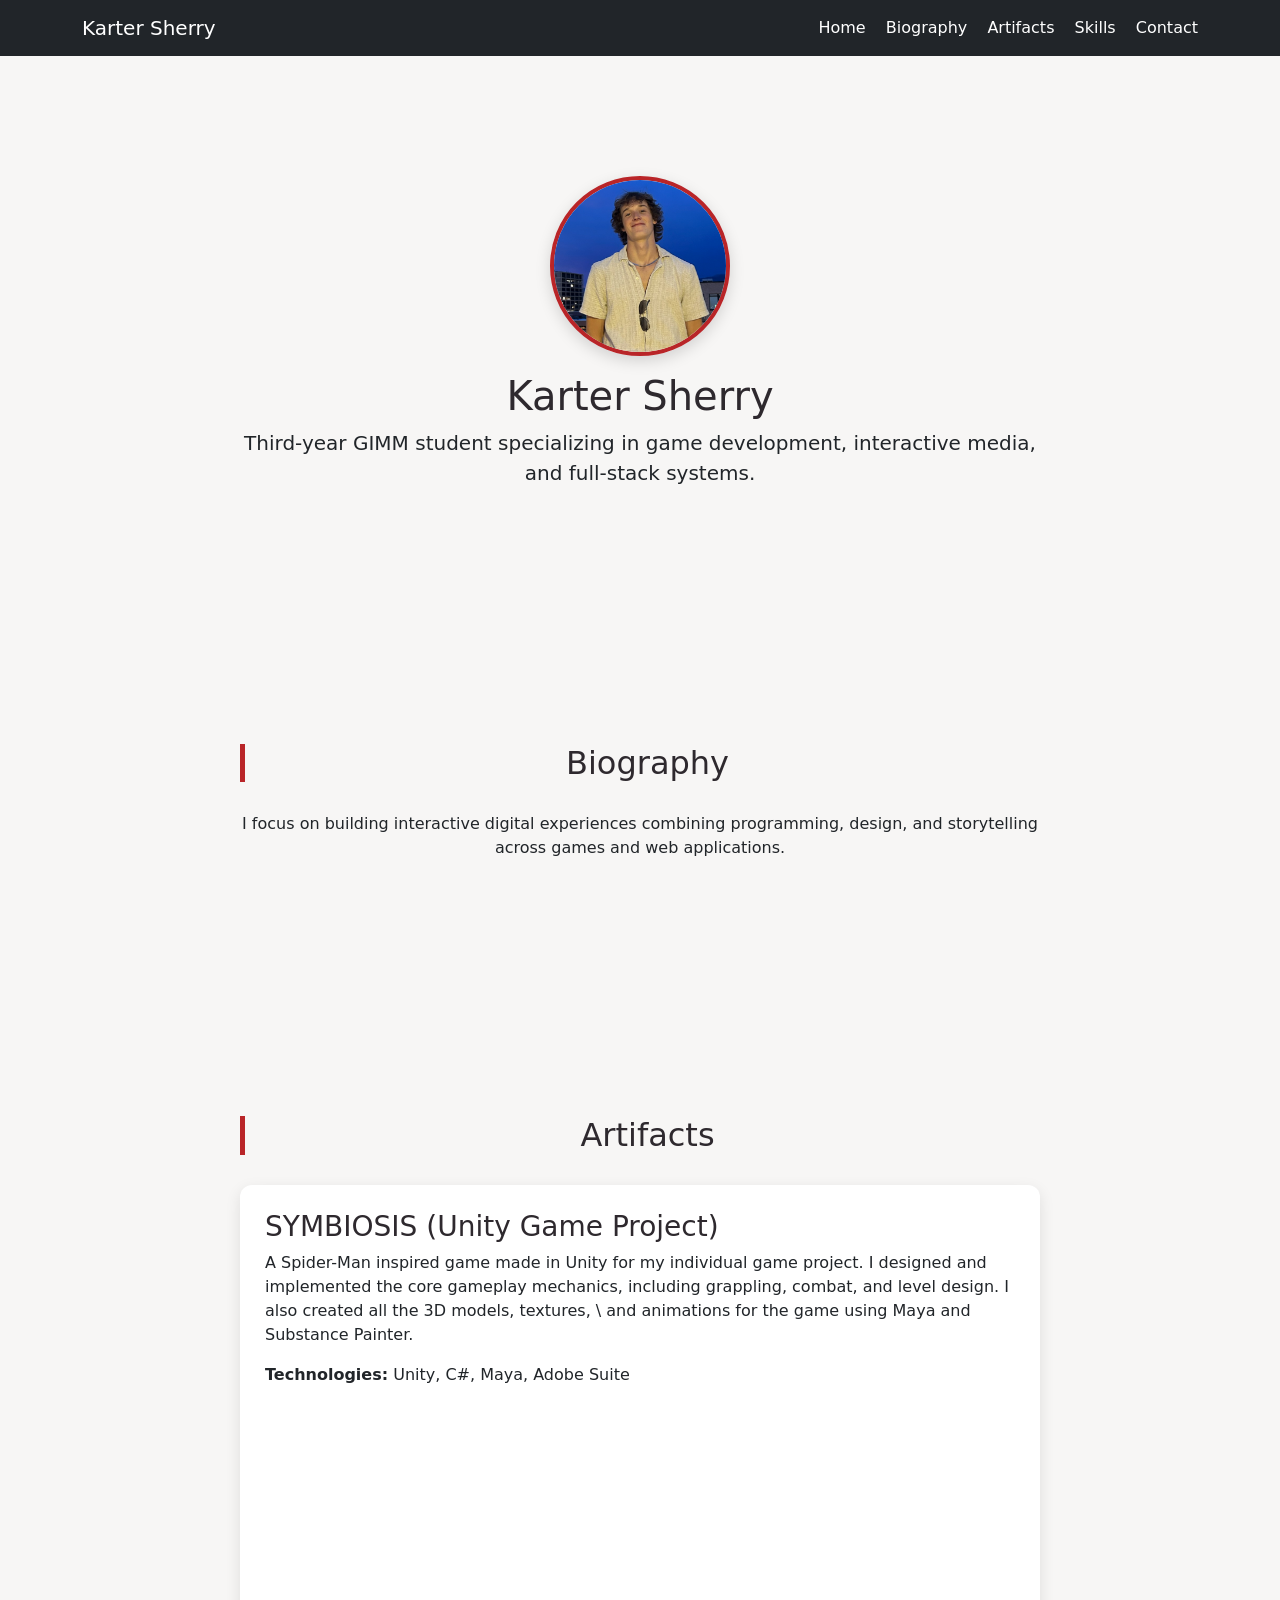
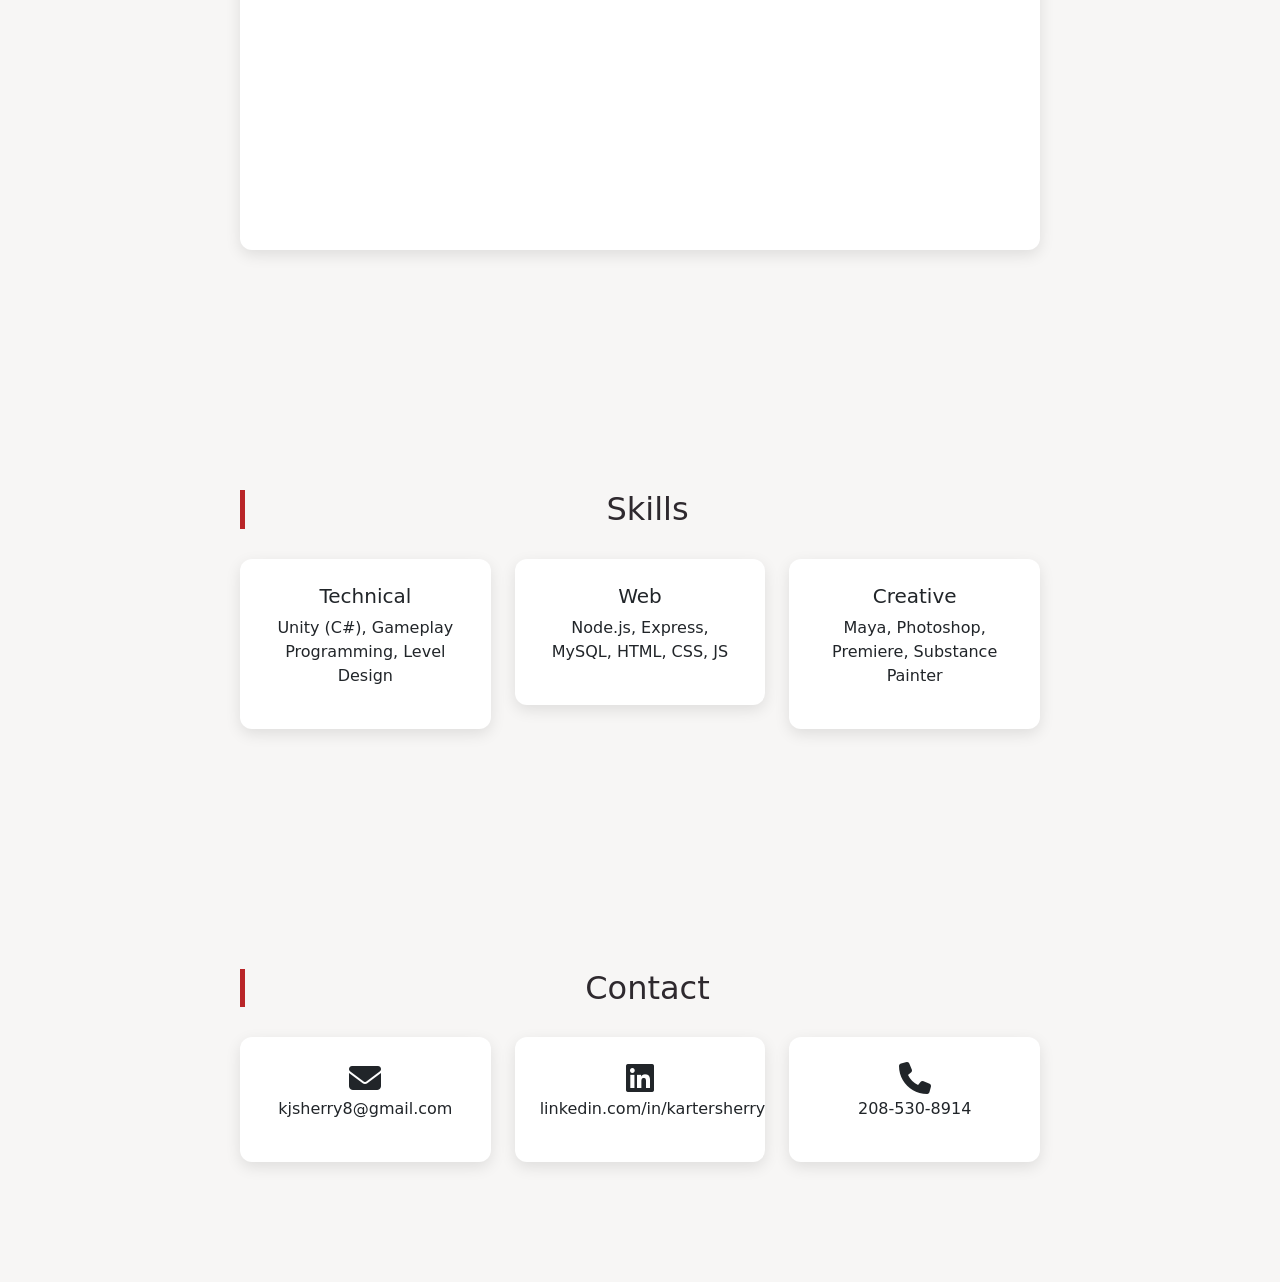
==== commit aa67bd29: "Add files via upload" ====
--- a/index.html
+++ b/index.html
@@ -39,7 +39,7 @@
         <!-- HERO -->
         <section id="home" class="section text-center">
             <div class="section-box">
-                <img src="yourphoto.jpg" class="profile-img mb-3">
+                <img src="images/IMG_5918.jpg" class="profile-img mb-3">
                 <h1>Karter Sherry</h1>
                 <p class="lead">
                     Third-year GIMM student specializing in game development,
@@ -68,14 +68,20 @@
                     <h3>SYMBIOSIS (Unity Game Project)</h3>
 
                     <p>
-                        A Unity-based game where I developed gameplay systems, 3D assets,
-                        animation, and sound design.
+                        A Spider-Man inspired game made in Unity for my individual game project. I designed and
+                        implemented
+                        the core gameplay mechanics, including grappling, combat, and level design. I also created all
+                        the 3D models, textures, \
+                        and animations for the game using Maya and Substance Painter.
                     </p>
 
                     <p><strong>Technologies:</strong> Unity, C#, Maya, Adobe Suite</p>
 
                     <div class="ratio ratio-16x9 mt-3">
-                        <iframe src="https://www.youtube.com/embed/YOUR_VIDEO_ID" allowfullscreen></iframe>
+                        <iframe width="1063" height="598" src="https://www.youtube.com/embed/Jr3z-DVpZlA"
+                            title="SYMBIOSIS Individual Game Project Gameplay Demo and Showcase" frameborder="0"
+                            allow="accelerometer; autoplay; clipboard-write; encrypted-media; gyroscope; picture-in-picture; web-share"
+                            referrerpolicy="strict-origin-when-cross-origin" allowfullscreen></iframe>
                     </div>
                 </div>
             </div>
--- a/styles.css
+++ b/styles.css
@@ -60,4 +60,13 @@
 /* Navbar spacing */
 .nav-link {
     margin-left: 15px;
+}
+
+.profile-img {
+    width: 180px;
+    height: 180px;
+    object-fit: cover;
+    border-radius: 50%;
+    border: 4px solid #B92528;
+    box-shadow: 0 5px 15px rgba(0,0,0,0.15);
 }
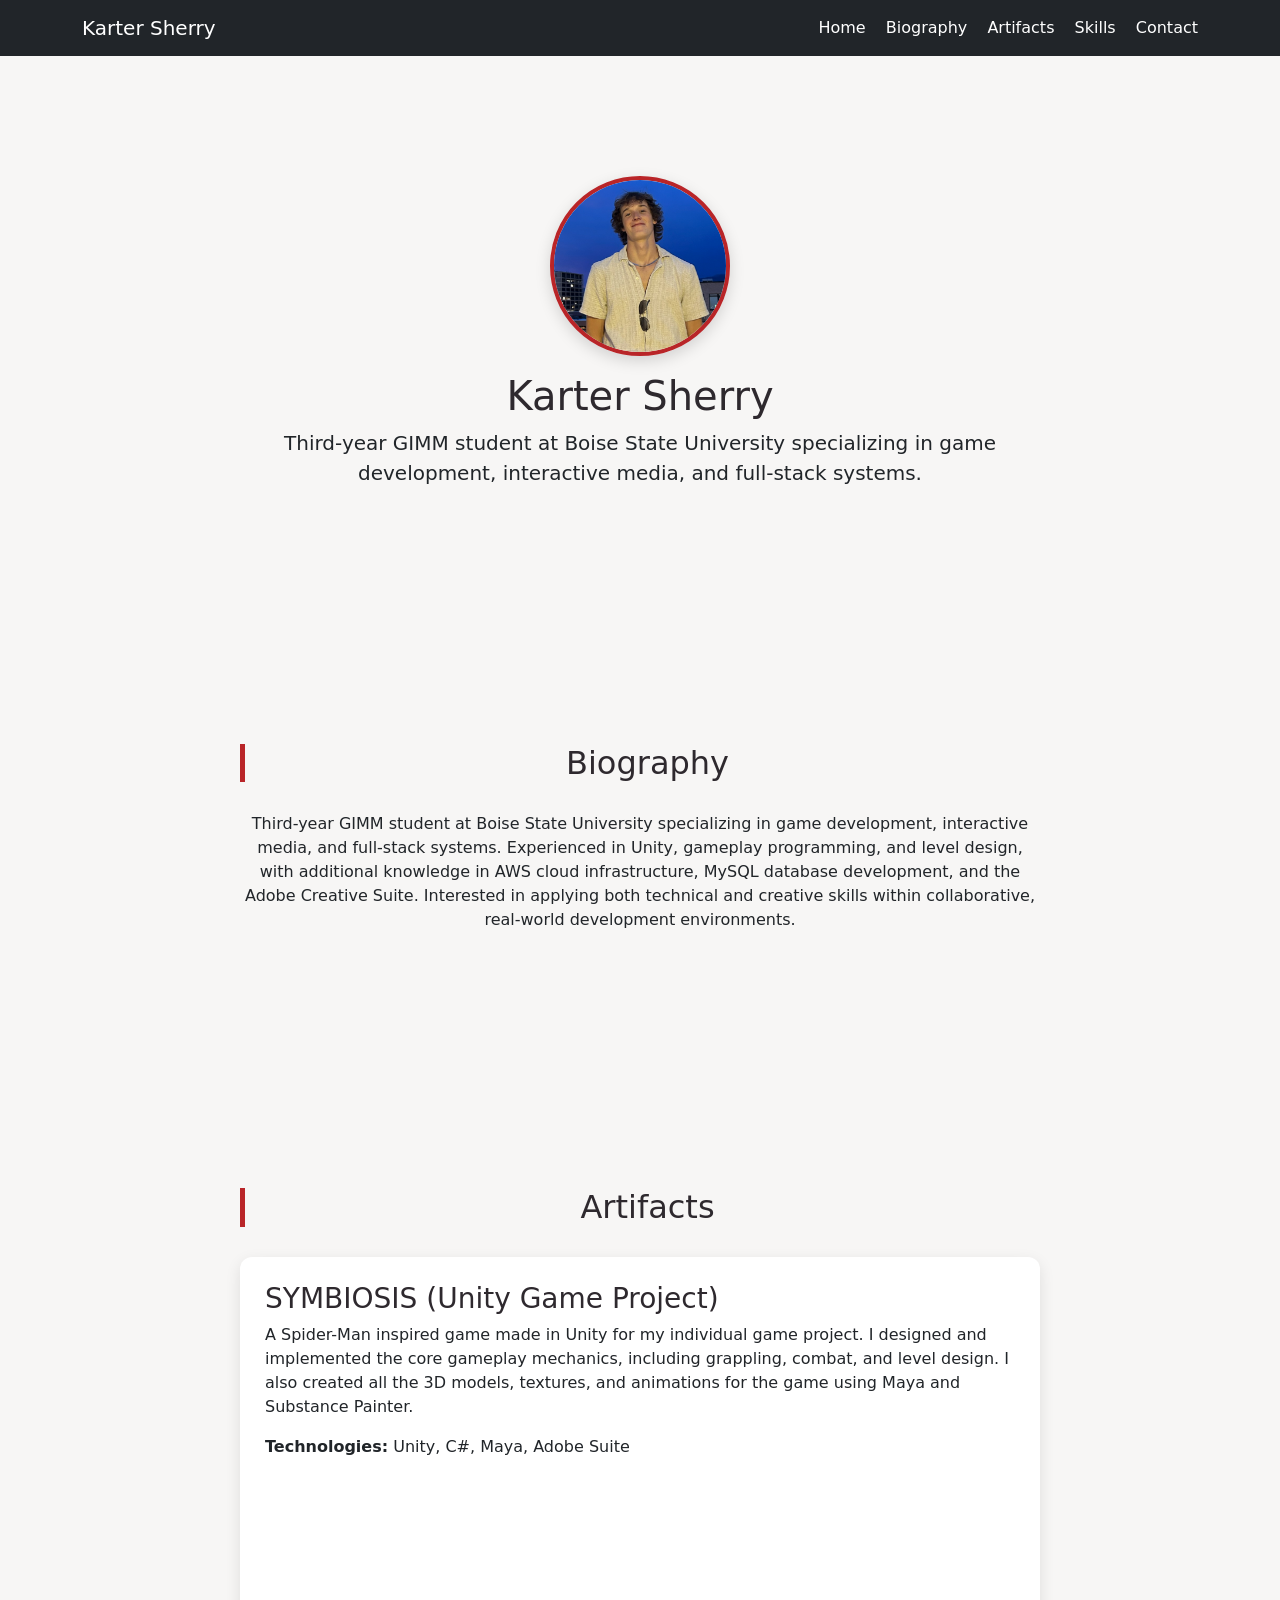
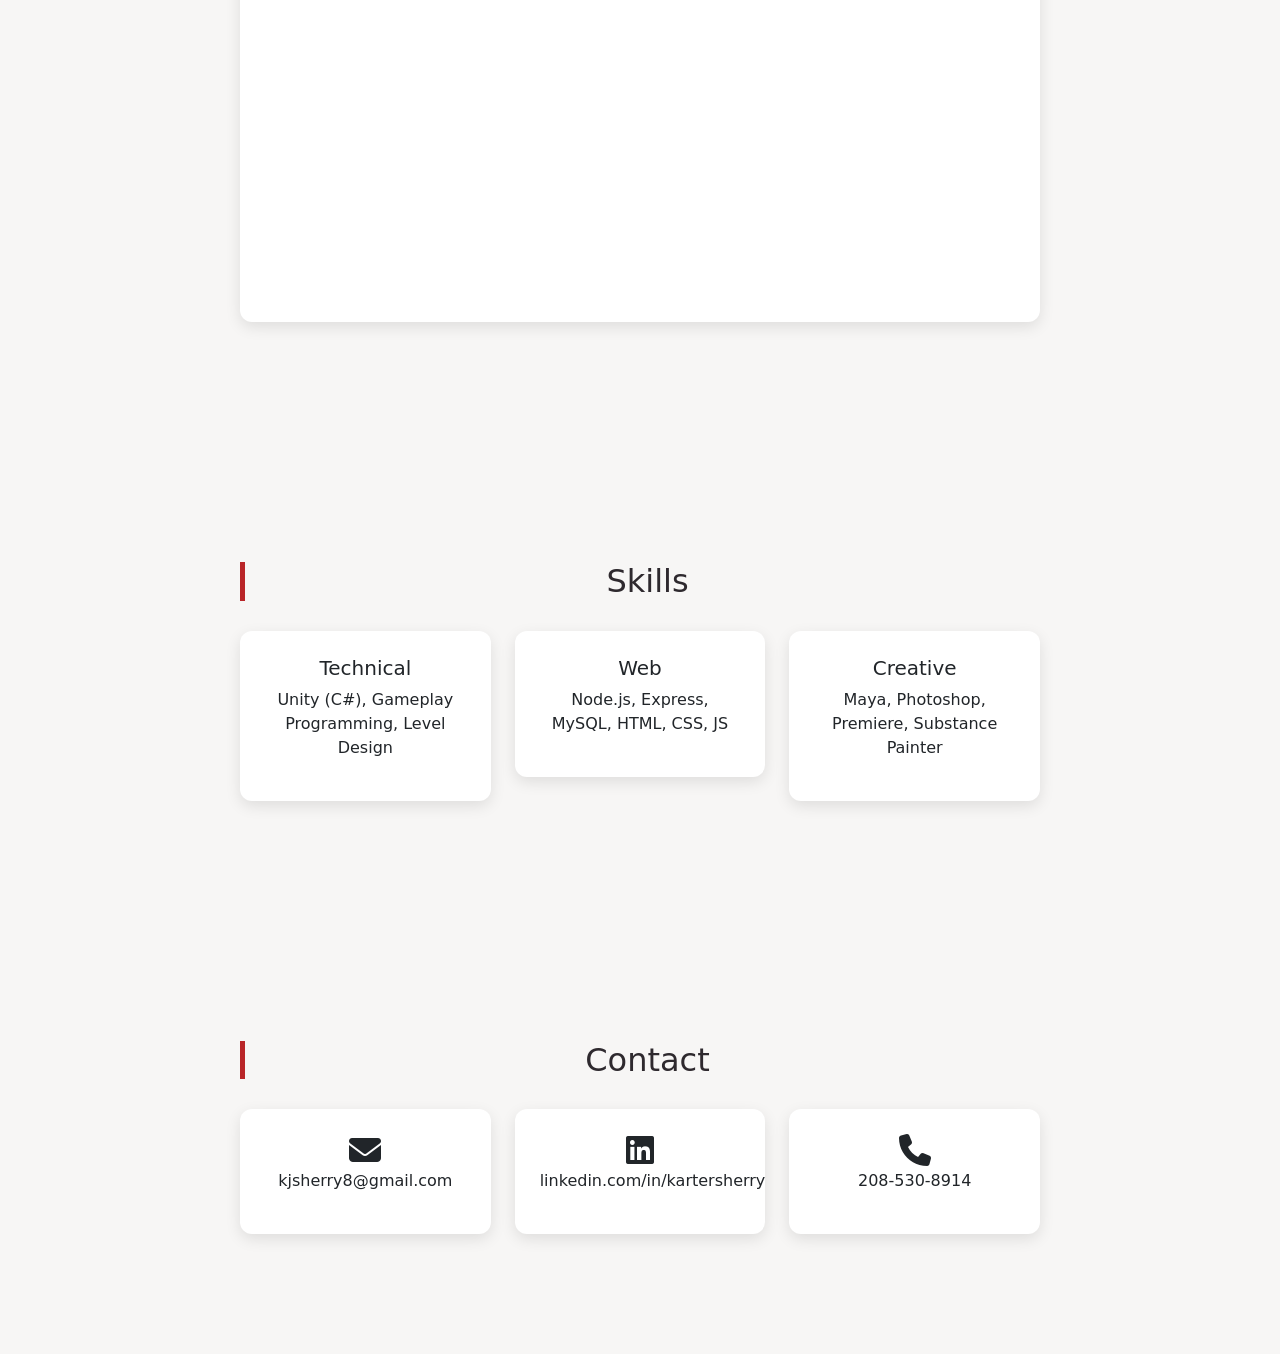
==== commit b21ac59d: "Add files via upload" ====
--- a/index.html
+++ b/index.html
@@ -42,8 +42,7 @@
                 <img src="images/IMG_5918.jpg" class="profile-img mb-3">
                 <h1>Karter Sherry</h1>
                 <p class="lead">
-                    Third-year GIMM student specializing in game development,
-                    interactive media, and full-stack systems.
+                    Third-year GIMM student at Boise State University specializing in game development, interactive media, and full-stack systems.
                 </p>
             </div>
         </section>
@@ -53,8 +52,11 @@
             <div class="section-box text-center">
                 <h2>Biography</h2>
                 <p>
-                    I focus on building interactive digital experiences combining programming,
-                    design, and storytelling across games and web applications.
+                    Third-year GIMM student at Boise State University specializing in game development, interactive
+                    media, and full-stack systems. Experienced in Unity, gameplay programming, and level design, with
+                    additional knowledge in AWS cloud infrastructure, MySQL database development, and the Adobe Creative
+                    Suite. Interested in applying both technical and creative skills within collaborative, real-world
+                    development environments.
                 </p>
             </div>
         </section>
@@ -71,7 +73,7 @@
                         A Spider-Man inspired game made in Unity for my individual game project. I designed and
                         implemented
                         the core gameplay mechanics, including grappling, combat, and level design. I also created all
-                        the 3D models, textures, \
+                        the 3D models, textures,
                         and animations for the game using Maya and Substance Painter.
                     </p>
 
